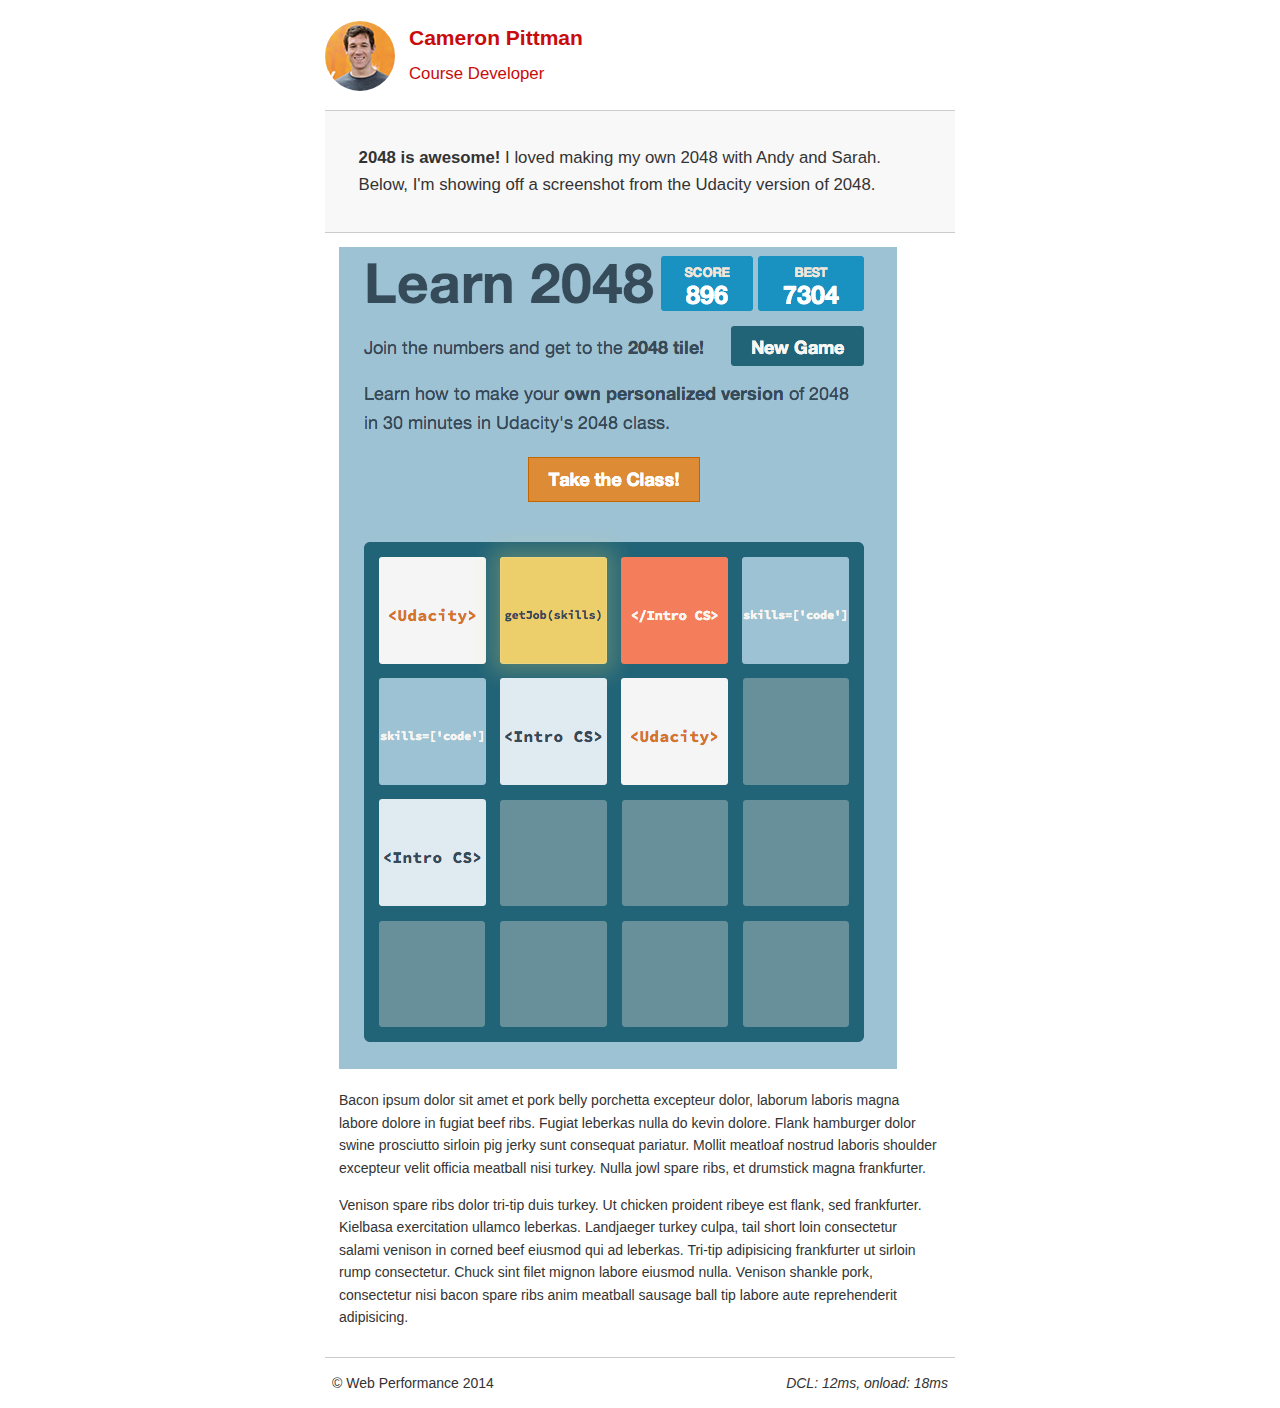
==== project-2048.html @ f0c9d416 "first commit" ====
<!DOCTYPE html>
<html lang="en">
  <head>
    <meta charset="utf-8">
    <meta name="viewport" content="width=device-width, initial-scale=1">
    <meta name="description" content=" FILL ME IN ">
    <meta name="author" content=" FILL ME IN ">
    <title>Cameron Pittman: Portfolio</title>

    <!-- Hmm, what is the impact of web fonts on speed? Measure it... -->
    <!-- <link href="//fonts.googleapis.com/css?family=Open+Sans:400,700" rel="stylesheet"> -->

    <link href="css/style.css" rel="stylesheet">
    <link href="css/print.css" rel="stylesheet">

    <script>
      (function(w,g){w['GoogleAnalyticsObject']=g;
      w[g]=w[g]||function(){(w[g].q=w[g].q||[]).push(arguments)};w[g].l=1*new Date();})(window,'ga');

      // Optional TODO: replace with your Google Analytics profile ID.
      ga('create', 'UA-XXXX-Y');
      ga('send', 'pageview');
    </script>
    <script src="//www.google-analytics.com/analytics.js"></script>
    <script src="js/perfmatters.js"></script>
  </head>

  <body>
    <header>
      <a href="/"><img src="img/profilepic.jpg"></a>
      <p>Cameron Pittman<br><span>Course Developer</span></p>
    </header>

    <div class="container">
      <div class="hero">
        <strong>2048 is awesome!</strong> I loved making my own 2048 with Andy and Sarah. Below, I'm showing off a screenshot from the Udacity version of 2048.
      </div>

      <div class="content">

        <img class="img-responsive" src="img/2048.png">

        <p>Bacon ipsum dolor sit amet et pork belly porchetta excepteur dolor, laborum laboris magna labore dolore in fugiat beef ribs. Fugiat leberkas nulla do kevin dolore. Flank hamburger dolor swine prosciutto sirloin pig jerky sunt consequat pariatur. Mollit meatloaf nostrud laboris shoulder excepteur velit officia meatball nisi turkey. Nulla jowl spare ribs, et drumstick magna frankfurter.</p>

        <p>Venison spare ribs dolor tri-tip duis turkey. Ut chicken proident ribeye est flank, sed frankfurter. Kielbasa exercitation ullamco leberkas. Landjaeger turkey culpa, tail short loin consectetur salami venison in corned beef eiusmod qui ad leberkas. Tri-tip adipisicing frankfurter ut sirloin rump consectetur. Chuck sint filet mignon labore eiusmod nulla. Venison shankle pork, consectetur nisi bacon spare ribs anim meatball sausage ball tip labore aute reprehenderit adipisicing.</p>

    </div>

    <footer>
      <p>&copy; Web Performance 2014 <span id="crp-stats"></span></p>
    </footer>
  </body>
</html>
---- css/style.css ----
html {
  font-size: 100%;
  overflow-y: scroll;
  -webkit-tap-highlight-color: rgba(0,0,0,0);
  -ms-text-size-adjust: 100%;
  -webkit-text-size-adjust: none;
}
body { margin: 0; font-size: 14px; line-height: 1.61; font-weight: 400; }
body, button, input, select, textarea { font-family: 'Open Sans', sans-serif; color: #333; }

a { color: #12C; }
a:visited { color: #61C; }
a:focus { outline: thin dotted; }
a:hover, a:active { color: #c00; outline: 0; }

b, strong { font-weight: bold; }
pre, code { font-family: monospace, monospace; font-size: 1em; }
ul, ol { margin: 1em 0; padding: 0 0 0 20px; }
img { border: 0; max-width: 100%; }

body { background: #fff; }
header, footer, .container { max-width: 45em; margin: 0 auto; }

header { padding: 0 0.5em; color: #C90B0B; }
header img { border-radius: 40px; float: left; }
header p { font-size:1.5em; font-weight: bold; padding-left: 4em;}
header p span { font-size: 0.8em; font-weight: normal;}

.hero { padding: 2em; background-color: #f8f8f8; font-size:1.2em;
  border-bottom: 1px solid #ccc;
  border-top: 1px solid #ccc;
}

.content { padding: 1em 1em; }
.content li { list-style-type: none; font-size: 1.1em;}
li img { float:left; padding-right: 1em; }
li p { font-size: 0.9em; font-style: italic; }

footer {
  padding: 0 0.5em;
  border-top: 1px solid #ccc;
}
footer span { float: right; font-style: italic; }

/* Smartphones (portrait) */
@media only screen and (max-width: 480px) {
  body { font-size: 12px;}
  header p { padding-left: 4.5em;}
}
---- css/print.css ----
@media print {
  * { background: transparent !important; color: black !important; text-shadow: none !important; filter:none !important; -ms-filter: none !important; }
  a, a:visited { color: #444 !important; text-decoration: underline; }
  a[href]:after { content: " (" attr(href) ")"; }
  tr, img { page-break-inside: avoid; }
  img { max-width: 100% !important; }
  @page { margin: 0.5cm; }
  p, h2, h3 { orphans: 3; widows: 3; }
  h2, h3{ page-break-after: avoid; }
}
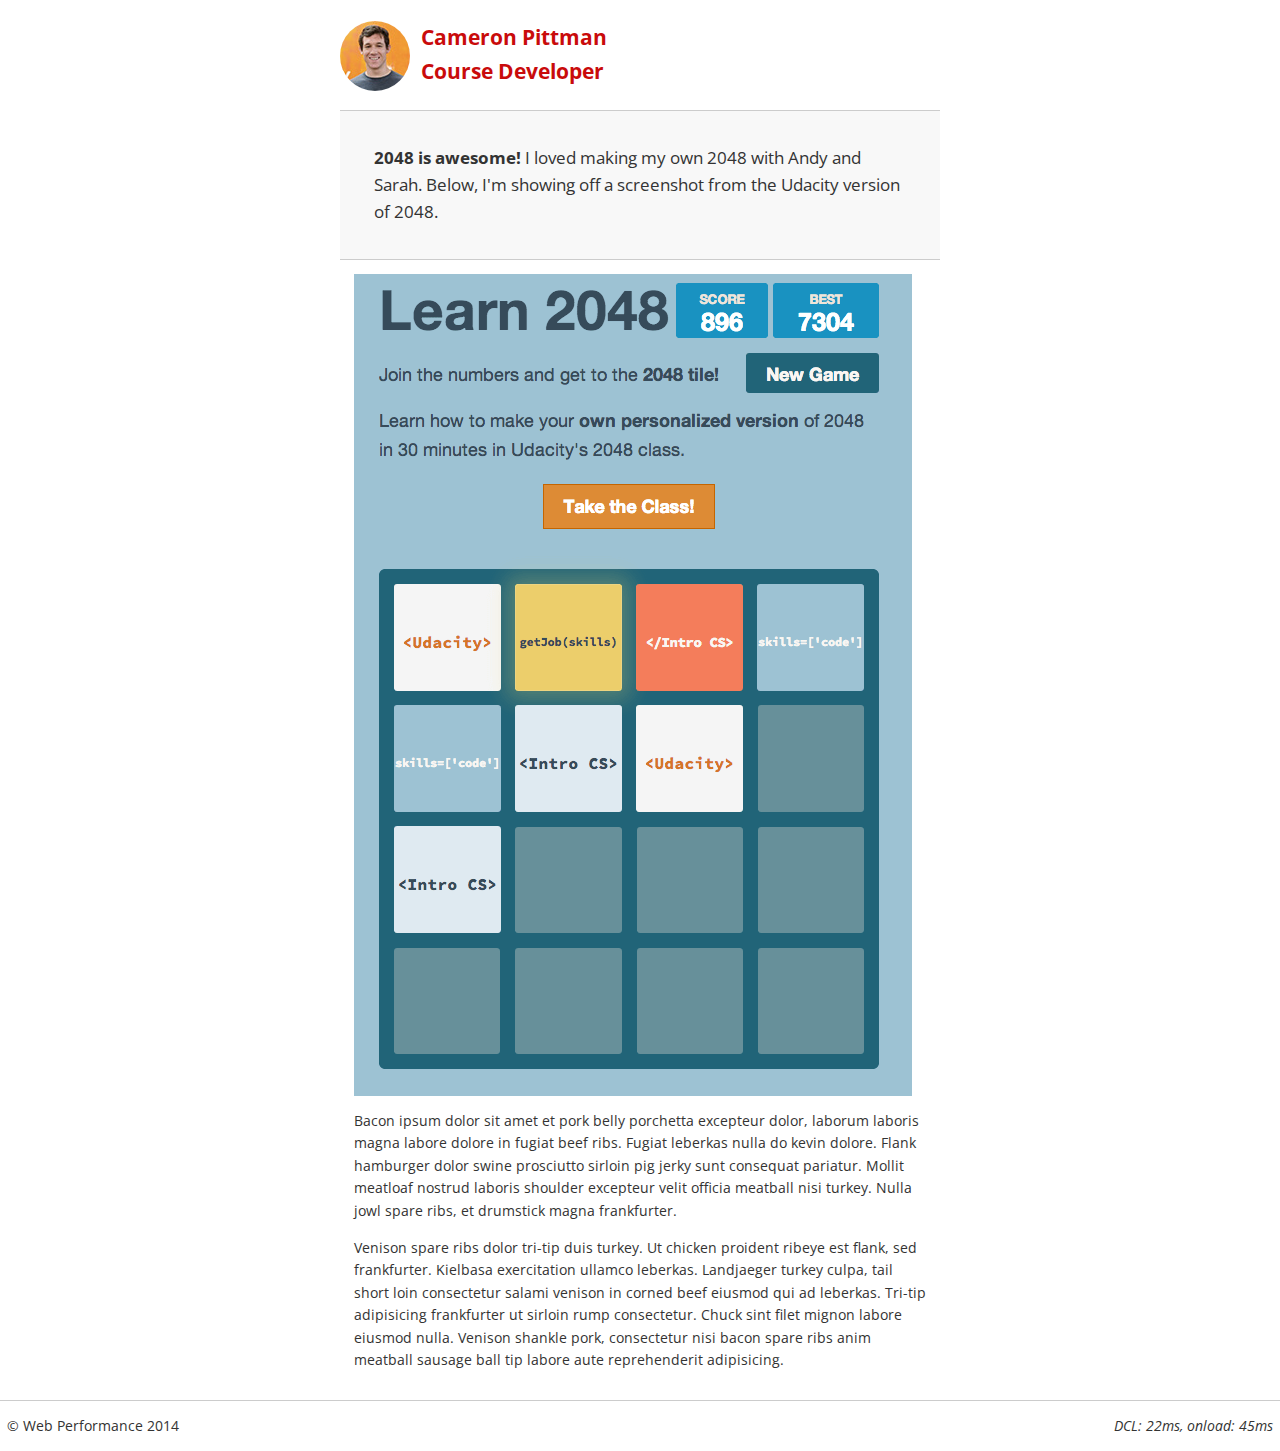
==== commit a0de1f50: "awesome commit!" ====
--- a/project-2048.html
+++ b/project-2048.html
@@ -7,31 +7,22 @@
     <meta name="author" content=" FILL ME IN ">
     <title>Cameron Pittman: Portfolio</title>
 
-    <!-- Hmm, what is the impact of web fonts on speed? Measure it... -->
-    <!-- <link href="//fonts.googleapis.com/css?family=Open+Sans:400,700" rel="stylesheet"> -->
 
     <link href="css/style.css" rel="stylesheet">
-    <link href="css/print.css" rel="stylesheet">
 
-    <script>
-      (function(w,g){w['GoogleAnalyticsObject']=g;
-      w[g]=w[g]||function(){(w[g].q=w[g].q||[]).push(arguments)};w[g].l=1*new Date();})(window,'ga');
+    
 
-      // Optional TODO: replace with your Google Analytics profile ID.
-      ga('create', 'UA-XXXX-Y');
-      ga('send', 'pageview');
-    </script>
-    <script src="//www.google-analytics.com/analytics.js"></script>
     <script src="js/perfmatters.js"></script>
   </head>
 
   <body>
-    <header>
-      <a href="/"><img src="img/profilepic.jpg"></a>
+    <div class="container">
+    <header class="header">
+      <a href="/"><img class="ava" src="img/profilepic.jpg"></a>
       <p>Cameron Pittman<br><span>Course Developer</span></p>
     </header>
 
-    <div class="container">
+  
       <div class="hero">
         <strong>2048 is awesome!</strong> I loved making my own 2048 with Andy and Sarah. Below, I'm showing off a screenshot from the Udacity version of 2048.
       </div>
@@ -45,9 +36,18 @@
         <p>Venison spare ribs dolor tri-tip duis turkey. Ut chicken proident ribeye est flank, sed frankfurter. Kielbasa exercitation ullamco leberkas. Landjaeger turkey culpa, tail short loin consectetur salami venison in corned beef eiusmod qui ad leberkas. Tri-tip adipisicing frankfurter ut sirloin rump consectetur. Chuck sint filet mignon labore eiusmod nulla. Venison shankle pork, consectetur nisi bacon spare ribs anim meatball sausage ball tip labore aute reprehenderit adipisicing.</p>
 
     </div>
-
-    <footer>
+</div>
+    <footer class="footer">
       <p>&copy; Web Performance 2014 <span id="crp-stats"></span></p>
     </footer>
+    <script>
+      (function(w,g){w['GoogleAnalyticsObject']=g;
+      w[g]=w[g]||function(){(w[g].q=w[g].q||[]).push(arguments)};w[g].l=1*new Date();})(window,'ga');
+
+      // Optional TODO: replace with your Google Analytics profile ID.
+      ga('create', 'UA-XXXX-Y');
+      ga('send', 'pageview');
+    </script>
+    <script src="//www.google-analytics.com/analytics.js"></script>
   </body>
 </html>
--- a/css/style.css
+++ b/css/style.css
@@ -1,49 +1,903 @@
-html {
-  font-size: 100%;
-  overflow-y: scroll;
-  -webkit-tap-highlight-color: rgba(0,0,0,0);
-  -ms-text-size-adjust: 100%;
-  -webkit-text-size-adjust: none;
-}
-body { margin: 0; font-size: 14px; line-height: 1.61; font-weight: 400; }
-body, button, input, select, textarea { font-family: 'Open Sans', sans-serif; color: #333; }
+@import 'https://fonts.googleapis.com/css?family=Open+Sans:400,700';
+
+
+body { font-family: 'Open Sans', sans-serif; color: #333; margin: 0; font-size: 14px; line-height: 1.61; font-weight: 400; }
 
 a { color: #12C; }
 a:visited { color: #61C; }
 a:focus { outline: thin dotted; }
 a:hover, a:active { color: #c00; outline: 0; }
 
-b, strong { font-weight: bold; }
 pre, code { font-family: monospace, monospace; font-size: 1em; }
 ul, ol { margin: 1em 0; padding: 0 0 0 20px; }
 img { border: 0; max-width: 100%; }
 
 body { background: #fff; }
-header, footer, .container { max-width: 45em; margin: 0 auto; }
-
-header { padding: 0 0.5em; color: #C90B0B; }
-header img { border-radius: 40px; float: left; }
-header p { font-size:1.5em; font-weight: bold; padding-left: 4em;}
-header p span { font-size: 0.8em; font-weight: normal;}
+ .container { max-width: 45em; margin: 0 auto; }
+
+
+.ava { border-radius: 40px; float: left; margin-right: 0.5em; }
+.header { font-size:1.5em; font-weight: 700;   max-width: 45em;  color: #C90B0B;}
+.h-span { font-size: 0.8em; font-weight: normal;}
 
 .hero { padding: 2em; background-color: #f8f8f8; font-size:1.2em;
   border-bottom: 1px solid #ccc;
   border-top: 1px solid #ccc;
 }
-
-.content { padding: 1em 1em; }
+h2 {
+  text-align: center;
+}
+.content, .myblock { padding: 1em 1em; }
 .content li { list-style-type: none; font-size: 1.1em;}
-li img { float:left; padding-right: 1em; }
-li p { font-size: 0.9em; font-style: italic; }
-
-footer {
+.thumb { float:left; padding-right: 1em; }
+.thumb p { font-size: 0.9em; font-style: italic; }
+.myblock{border-top: 1px solid #cccccc;}
+.footer {
   padding: 0 0.5em;
   border-top: 1px solid #ccc;
 }
-footer span { float: right; font-style: italic; }
-
+#crp-stats { float: right; font-style: italic; }
+#pizza0, #pizza1{
+  width:33.33%;
+  height: 325px;
+}
+.img_wrap{
+  width: 35%;
+}
+.special {
+ width:65%;
+}
 /* Smartphones (portrait) */
 @media only screen and (max-width: 480px) {
   body { font-size: 12px;}
-  header p { padding-left: 4.5em;}
-}
+  .name { padding-left: 4.5em;}
+}
+
+@media print {
+  * { background: transparent !important; color: black !important; text-shadow: none !important; filter:none !important; -ms-filter: none !important; }
+  a, a:visited { color: #444 !important; text-decoration: underline; }
+  a[href]:after { content: " (" attr(href) ")"; }
+  tr, img { page-break-inside: avoid; }
+  img { max-width: 100% !important; }
+  @page { margin: 0.5cm; }
+  p, h2, h3 { orphans: 3; widows: 3; }
+  h2, h3{ page-break-after: avoid; }
+}
+
+
+* {
+  -webkit-box-sizing: border-box;
+  -moz-box-sizing: border-box;
+  -box-sizing: border-box;
+}
+
+.body_pizza {
+  font-family: "Trebuchet MS", Helvetica, sans-serif;
+  background: black;
+}
+
+.body_pizza input {
+  background: grey;
+  font-size: 18px;
+}
+
+.body_pizza form {
+  display: inline-block;
+}
+
+.centered {
+  text-align: center;
+}
+
+#pizzaSize {
+  font-weight: 800;
+}
+
+.mover {
+  position: fixed;
+  width: 256px;
+  z-index: -1;
+}
+
+.randomPizzaContainer {
+  float: left;
+  display: flex;
+}
+
+.randomPizzaContainer:after {
+  content: "";
+  display: table;
+  clear:both;
+}
+
+ .body_pizza .container {
+  background-color: rgba(240, 60, 60, 0.8);
+}
+
+/*!
+ * Bootstrap v3.2.0 (http://getbootstrap.com)
+ * Copyright 2011-2014 Twitter, Inc.
+ * Licensed under MIT (https://github.com/twbs/bootstrap/blob/master/LICENSE)
+ */
+
+/*!
+ * Generated using the Bootstrap Customizer (http://getbootstrap.com/customize/?id=6b5a4e476fec98c1638f)
+ * Config saved to config.json and https://gist.github.com/6b5a4e476fec98c1638f
+ */
+/*! normalize.css v3.0.1 | MIT License | git.io/normalize */
+
+
+img {
+  vertical-align: middle;
+}
+.img-responsive {
+  display: block;
+  width: 100% \9;
+  max-width: 100%;
+  height: auto;
+}
+.img-rounded {
+  border-radius: 6px;
+}
+.img-thumbnail {
+  padding: 4px;
+  line-height: 1.42857143;
+  background-color: #ffffff;
+  border: 1px solid #dddddd;
+  border-radius: 4px;
+  -webkit-transition: all 0.2s ease-in-out;
+  -o-transition: all 0.2s ease-in-out;
+  transition: all 0.2s ease-in-out;
+  display: inline-block;
+  width: 100% \9;
+  max-width: 100%;
+  height: auto;
+}
+.img-circle {
+  border-radius: 50%;
+}
+hr {
+  margin-top: 20px;
+  margin-bottom: 20px;
+  border: 0;
+  border-top: 1px solid #eeeeee;
+}
+.sr-only {
+  position: absolute;
+  width: 1px;
+  height: 1px;
+  margin: -1px;
+  padding: 0;
+  overflow: hidden;
+  clip: rect(0, 0, 0, 0);
+  border: 0;
+}
+.sr-only-focusable:active,
+.sr-only-focusable:focus {
+  position: static;
+  width: auto;
+  height: auto;
+  margin: 0;
+  overflow: visible;
+  clip: auto;
+}
+.container {
+  margin-right: auto;
+  margin-left: auto;
+  padding-left: 15px;
+  padding-right: 15px;
+}
+@media (min-width: 768px) {
+  .container {
+    width: 750px;
+  }
+}
+@media (min-width: 992px) {
+  .container {
+    width: 970px;
+  }
+}
+@media (min-width: 1200px) {
+  .container {
+    width: 1170px;
+  }
+}
+.container-fluid {
+  margin-right: auto;
+  margin-left: auto;
+  padding-left: 15px;
+  padding-right: 15px;
+}
+.row {
+  margin-left: -15px;
+  margin-right: -15px;
+}
+.col-xs-1, .col-sm-1, .col-md-1, .col-lg-1, .col-xs-2, .col-sm-2, .col-md-2, .col-lg-2, .col-xs-3, .col-sm-3, .col-md-3, .col-lg-3, .col-xs-4, .col-sm-4, .col-md-4, .col-lg-4, .col-xs-5, .col-sm-5, .col-md-5, .col-lg-5, .col-xs-6, .col-sm-6, .col-md-6, .col-lg-6, .col-xs-7, .col-sm-7, .col-md-7, .col-lg-7, .col-xs-8, .col-sm-8, .col-md-8, .col-lg-8, .col-xs-9, .col-sm-9, .col-md-9, .col-lg-9, .col-xs-10, .col-sm-10, .col-md-10, .col-lg-10, .col-xs-11, .col-sm-11, .col-md-11, .col-lg-11, .col-xs-12, .col-sm-12, .col-md-12, .col-lg-12 {
+  position: relative;
+  min-height: 1px;
+  padding-left: 15px;
+  padding-right: 15px;
+}
+.col-xs-1, .col-xs-2, .col-xs-3, .col-xs-4, .col-xs-5, .col-xs-6, .col-xs-7, .col-xs-8, .col-xs-9, .col-xs-10, .col-xs-11, .col-xs-12 {
+  float: left;
+}
+.col-xs-12 {
+  width: 100%;
+}
+.col-xs-11 {
+  width: 91.66666667%;
+}
+.col-xs-10 {
+  width: 83.33333333%;
+}
+.col-xs-9 {
+  width: 75%;
+}
+.col-xs-8 {
+  width: 66.66666667%;
+}
+.col-xs-7 {
+  width: 58.33333333%;
+}
+.col-xs-6 {
+  width: 50%;
+}
+.col-xs-5 {
+  width: 41.66666667%;
+}
+.col-xs-4 {
+  width: 33.33333333%;
+}
+.col-xs-3 {
+  width: 25%;
+}
+.col-xs-2 {
+  width: 16.66666667%;
+}
+.col-xs-1 {
+  width: 8.33333333%;
+}
+.col-xs-pull-12 {
+  right: 100%;
+}
+.col-xs-pull-11 {
+  right: 91.66666667%;
+}
+.col-xs-pull-10 {
+  right: 83.33333333%;
+}
+.col-xs-pull-9 {
+  right: 75%;
+}
+.col-xs-pull-8 {
+  right: 66.66666667%;
+}
+.col-xs-pull-7 {
+  right: 58.33333333%;
+}
+.col-xs-pull-6 {
+  right: 50%;
+}
+.col-xs-pull-5 {
+  right: 41.66666667%;
+}
+.col-xs-pull-4 {
+  right: 33.33333333%;
+}
+.col-xs-pull-3 {
+  right: 25%;
+}
+.col-xs-pull-2 {
+  right: 16.66666667%;
+}
+.col-xs-pull-1 {
+  right: 8.33333333%;
+}
+.col-xs-pull-0 {
+  right: auto;
+}
+.col-xs-push-12 {
+  left: 100%;
+}
+.col-xs-push-11 {
+  left: 91.66666667%;
+}
+.col-xs-push-10 {
+  left: 83.33333333%;
+}
+.col-xs-push-9 {
+  left: 75%;
+}
+.col-xs-push-8 {
+  left: 66.66666667%;
+}
+.col-xs-push-7 {
+  left: 58.33333333%;
+}
+.col-xs-push-6 {
+  left: 50%;
+}
+.col-xs-push-5 {
+  left: 41.66666667%;
+}
+.col-xs-push-4 {
+  left: 33.33333333%;
+}
+.col-xs-push-3 {
+  left: 25%;
+}
+.col-xs-push-2 {
+  left: 16.66666667%;
+}
+.col-xs-push-1 {
+  left: 8.33333333%;
+}
+.col-xs-push-0 {
+  left: auto;
+}
+.col-xs-offset-12 {
+  margin-left: 100%;
+}
+.col-xs-offset-11 {
+  margin-left: 91.66666667%;
+}
+.col-xs-offset-10 {
+  margin-left: 83.33333333%;
+}
+.col-xs-offset-9 {
+  margin-left: 75%;
+}
+.col-xs-offset-8 {
+  margin-left: 66.66666667%;
+}
+.col-xs-offset-7 {
+  margin-left: 58.33333333%;
+}
+.col-xs-offset-6 {
+  margin-left: 50%;
+}
+.col-xs-offset-5 {
+  margin-left: 41.66666667%;
+}
+.col-xs-offset-4 {
+  margin-left: 33.33333333%;
+}
+.col-xs-offset-3 {
+  margin-left: 25%;
+}
+.col-xs-offset-2 {
+  margin-left: 16.66666667%;
+}
+.col-xs-offset-1 {
+  margin-left: 8.33333333%;
+}
+.col-xs-offset-0 {
+  margin-left: 0%;
+}
+@media (min-width: 768px) {
+  .col-sm-1, .col-sm-2, .col-sm-3, .col-sm-4, .col-sm-5, .col-sm-6, .col-sm-7, .col-sm-8, .col-sm-9, .col-sm-10, .col-sm-11, .col-sm-12 {
+    float: left;
+  }
+  .col-sm-12 {
+    width: 100%;
+  }
+  .col-sm-11 {
+    width: 91.66666667%;
+  }
+  .col-sm-10 {
+    width: 83.33333333%;
+  }
+  .col-sm-9 {
+    width: 75%;
+  }
+  .col-sm-8 {
+    width: 66.66666667%;
+  }
+  .col-sm-7 {
+    width: 58.33333333%;
+  }
+  .col-sm-6 {
+    width: 50%;
+  }
+  .col-sm-5 {
+    width: 41.66666667%;
+  }
+  .col-sm-4 {
+    width: 33.33333333%;
+  }
+  .col-sm-3 {
+    width: 25%;
+  }
+  .col-sm-2 {
+    width: 16.66666667%;
+  }
+  .col-sm-1 {
+    width: 8.33333333%;
+  }
+  .col-sm-pull-12 {
+    right: 100%;
+  }
+  .col-sm-pull-11 {
+    right: 91.66666667%;
+  }
+  .col-sm-pull-10 {
+    right: 83.33333333%;
+  }
+  .col-sm-pull-9 {
+    right: 75%;
+  }
+  .col-sm-pull-8 {
+    right: 66.66666667%;
+  }
+  .col-sm-pull-7 {
+    right: 58.33333333%;
+  }
+  .col-sm-pull-6 {
+    right: 50%;
+  }
+  .col-sm-pull-5 {
+    right: 41.66666667%;
+  }
+  .col-sm-pull-4 {
+    right: 33.33333333%;
+  }
+  .col-sm-pull-3 {
+    right: 25%;
+  }
+  .col-sm-pull-2 {
+    right: 16.66666667%;
+  }
+  .col-sm-pull-1 {
+    right: 8.33333333%;
+  }
+  .col-sm-pull-0 {
+    right: auto;
+  }
+  .col-sm-push-12 {
+    left: 100%;
+  }
+  .col-sm-push-11 {
+    left: 91.66666667%;
+  }
+  .col-sm-push-10 {
+    left: 83.33333333%;
+  }
+  .col-sm-push-9 {
+    left: 75%;
+  }
+  .col-sm-push-8 {
+    left: 66.66666667%;
+  }
+  .col-sm-push-7 {
+    left: 58.33333333%;
+  }
+  .col-sm-push-6 {
+    left: 50%;
+  }
+  .col-sm-push-5 {
+    left: 41.66666667%;
+  }
+  .col-sm-push-4 {
+    left: 33.33333333%;
+  }
+  .col-sm-push-3 {
+    left: 25%;
+  }
+  .col-sm-push-2 {
+    left: 16.66666667%;
+  }
+  .col-sm-push-1 {
+    left: 8.33333333%;
+  }
+  .col-sm-push-0 {
+    left: auto;
+  }
+  .col-sm-offset-12 {
+    margin-left: 100%;
+  }
+  .col-sm-offset-11 {
+    margin-left: 91.66666667%;
+  }
+  .col-sm-offset-10 {
+    margin-left: 83.33333333%;
+  }
+  .col-sm-offset-9 {
+    margin-left: 75%;
+  }
+  .col-sm-offset-8 {
+    margin-left: 66.66666667%;
+  }
+  .col-sm-offset-7 {
+    margin-left: 58.33333333%;
+  }
+  .col-sm-offset-6 {
+    margin-left: 50%;
+  }
+  .col-sm-offset-5 {
+    margin-left: 41.66666667%;
+  }
+  .col-sm-offset-4 {
+    margin-left: 33.33333333%;
+  }
+  .col-sm-offset-3 {
+    margin-left: 25%;
+  }
+  .col-sm-offset-2 {
+    margin-left: 16.66666667%;
+  }
+  .col-sm-offset-1 {
+    margin-left: 8.33333333%;
+  }
+  .col-sm-offset-0 {
+    margin-left: 0%;
+  }
+}
+@media (min-width: 992px) {
+  .col-md-1, .col-md-2, .col-md-3, .col-md-4, .col-md-5, .col-md-6, .col-md-7, .col-md-8, .col-md-9, .col-md-10, .col-md-11, .col-md-12 {
+    float: left;
+  }
+  .col-md-12 {
+    width: 100%;
+  }
+  .col-md-11 {
+    width: 91.66666667%;
+  }
+  .col-md-10 {
+    width: 83.33333333%;
+  }
+  .col-md-9 {
+    width: 75%;
+  }
+  .col-md-8 {
+    width: 66.66666667%;
+  }
+  .col-md-7 {
+    width: 58.33333333%;
+  }
+  .col-md-6 {
+    width: 50%;
+  }
+  .col-md-5 {
+    width: 41.66666667%;
+  }
+  .col-md-4 {
+    width: 33.33333333%;
+  }
+  .col-md-3 {
+    width: 25%;
+  }
+  .col-md-2 {
+    width: 16.66666667%;
+  }
+  .col-md-1 {
+    width: 8.33333333%;
+  }
+  .col-md-pull-12 {
+    right: 100%;
+  }
+  .col-md-pull-11 {
+    right: 91.66666667%;
+  }
+  .col-md-pull-10 {
+    right: 83.33333333%;
+  }
+  .col-md-pull-9 {
+    right: 75%;
+  }
+  .col-md-pull-8 {
+    right: 66.66666667%;
+  }
+  .col-md-pull-7 {
+    right: 58.33333333%;
+  }
+  .col-md-pull-6 {
+    right: 50%;
+  }
+  .col-md-pull-5 {
+    right: 41.66666667%;
+  }
+  .col-md-pull-4 {
+    right: 33.33333333%;
+  }
+  .col-md-pull-3 {
+    right: 25%;
+  }
+  .col-md-pull-2 {
+    right: 16.66666667%;
+  }
+  .col-md-pull-1 {
+    right: 8.33333333%;
+  }
+  .col-md-pull-0 {
+    right: auto;
+  }
+  .col-md-push-12 {
+    left: 100%;
+  }
+  .col-md-push-11 {
+    left: 91.66666667%;
+  }
+  .col-md-push-10 {
+    left: 83.33333333%;
+  }
+  .col-md-push-9 {
+    left: 75%;
+  }
+  .col-md-push-8 {
+    left: 66.66666667%;
+  }
+  .col-md-push-7 {
+    left: 58.33333333%;
+  }
+  .col-md-push-6 {
+    left: 50%;
+  }
+  .col-md-push-5 {
+    left: 41.66666667%;
+  }
+  .col-md-push-4 {
+    left: 33.33333333%;
+  }
+  .col-md-push-3 {
+    left: 25%;
+  }
+  .col-md-push-2 {
+    left: 16.66666667%;
+  }
+  .col-md-push-1 {
+    left: 8.33333333%;
+  }
+  .col-md-push-0 {
+    left: auto;
+  }
+  .col-md-offset-12 {
+    margin-left: 100%;
+  }
+  .col-md-offset-11 {
+    margin-left: 91.66666667%;
+  }
+  .col-md-offset-10 {
+    margin-left: 83.33333333%;
+  }
+  .col-md-offset-9 {
+    margin-left: 75%;
+  }
+  .col-md-offset-8 {
+    margin-left: 66.66666667%;
+  }
+  .col-md-offset-7 {
+    margin-left: 58.33333333%;
+  }
+  .col-md-offset-6 {
+    margin-left: 50%;
+  }
+  .col-md-offset-5 {
+    margin-left: 41.66666667%;
+  }
+  .col-md-offset-4 {
+    margin-left: 33.33333333%;
+  }
+  .col-md-offset-3 {
+    margin-left: 25%;
+  }
+  .col-md-offset-2 {
+    margin-left: 16.66666667%;
+  }
+  .col-md-offset-1 {
+    margin-left: 8.33333333%;
+  }
+  .col-md-offset-0 {
+    margin-left: 0%;
+  }
+}
+@media (min-width: 1200px) {
+  .col-lg-1, .col-lg-2, .col-lg-3, .col-lg-4, .col-lg-5, .col-lg-6, .col-lg-7, .col-lg-8, .col-lg-9, .col-lg-10, .col-lg-11, .col-lg-12 {
+    float: left;
+  }
+  .col-lg-12 {
+    width: 100%;
+  }
+  .col-lg-11 {
+    width: 91.66666667%;
+  }
+  .col-lg-10 {
+    width: 83.33333333%;
+  }
+  .col-lg-9 {
+    width: 75%;
+  }
+  .col-lg-8 {
+    width: 66.66666667%;
+  }
+  .col-lg-7 {
+    width: 58.33333333%;
+  }
+  .col-lg-6 {
+    width: 50%;
+  }
+  .col-lg-5 {
+    width: 41.66666667%;
+  }
+  .col-lg-4 {
+    width: 33.33333333%;
+  }
+  .col-lg-3 {
+    width: 25%;
+  }
+  .col-lg-2 {
+    width: 16.66666667%;
+  }
+  .col-lg-1 {
+    width: 8.33333333%;
+  }
+  .col-lg-pull-12 {
+    right: 100%;
+  }
+  .col-lg-pull-11 {
+    right: 91.66666667%;
+  }
+  .col-lg-pull-10 {
+    right: 83.33333333%;
+  }
+  .col-lg-pull-9 {
+    right: 75%;
+  }
+  .col-lg-pull-8 {
+    right: 66.66666667%;
+  }
+  .col-lg-pull-7 {
+    right: 58.33333333%;
+  }
+  .col-lg-pull-6 {
+    right: 50%;
+  }
+  .col-lg-pull-5 {
+    right: 41.66666667%;
+  }
+  .col-lg-pull-4 {
+    right: 33.33333333%;
+  }
+  .col-lg-pull-3 {
+    right: 25%;
+  }
+  .col-lg-pull-2 {
+    right: 16.66666667%;
+  }
+  .col-lg-pull-1 {
+    right: 8.33333333%;
+  }
+  .col-lg-pull-0 {
+    right: auto;
+  }
+  .col-lg-push-12 {
+    left: 100%;
+  }
+  .col-lg-push-11 {
+    left: 91.66666667%;
+  }
+  .col-lg-push-10 {
+    left: 83.33333333%;
+  }
+  .col-lg-push-9 {
+    left: 75%;
+  }
+  .col-lg-push-8 {
+    left: 66.66666667%;
+  }
+  .col-lg-push-7 {
+    left: 58.33333333%;
+  }
+  .col-lg-push-6 {
+    left: 50%;
+  }
+  .col-lg-push-5 {
+    left: 41.66666667%;
+  }
+  .col-lg-push-4 {
+    left: 33.33333333%;
+  }
+  .col-lg-push-3 {
+    left: 25%;
+  }
+  .col-lg-push-2 {
+    left: 16.66666667%;
+  }
+  .col-lg-push-1 {
+    left: 8.33333333%;
+  }
+  .col-lg-push-0 {
+    left: auto;
+  }
+  .col-lg-offset-12 {
+    margin-left: 100%;
+  }
+  .col-lg-offset-11 {
+    margin-left: 91.66666667%;
+  }
+  .col-lg-offset-10 {
+    margin-left: 83.33333333%;
+  }
+  .col-lg-offset-9 {
+    margin-left: 75%;
+  }
+  .col-lg-offset-8 {
+    margin-left: 66.66666667%;
+  }
+  .col-lg-offset-7 {
+    margin-left: 58.33333333%;
+  }
+  .col-lg-offset-6 {
+    margin-left: 50%;
+  }
+  .col-lg-offset-5 {
+    margin-left: 41.66666667%;
+  }
+  .col-lg-offset-4 {
+    margin-left: 33.33333333%;
+  }
+  .col-lg-offset-3 {
+    margin-left: 25%;
+  }
+  .col-lg-offset-2 {
+    margin-left: 16.66666667%;
+  }
+  .col-lg-offset-1 {
+    margin-left: 8.33333333%;
+  }
+  .col-lg-offset-0 {
+    margin-left: 0%;
+  }
+}
+.clearfix:before,
+.clearfix:after,
+.container:before,
+.container:after,
+.container-fluid:before,
+.container-fluid:after,
+.row:before,
+.row:after {
+  content: " ";
+  display: table;
+}
+.clearfix:after,
+.container:after,
+.container-fluid:after,
+.row:after {
+  clear: both;
+}
+.center-block {
+  display: block;
+  margin-left: auto;
+  margin-right: auto;
+}
+.pull-right {
+  float: right !important;
+}
+.pull-left {
+  float: left !important;
+}
+.hide {
+  display: none !important;
+}
+.show {
+  display: block !important;
+}
+.invisible {
+  visibility: hidden;
+}
+.text-hide {
+  font: 0/0 a;
+  color: transparent;
+  text-shadow: none;
+  background-color: transparent;
+  border: 0;
+}
+.hidden {
+  display: none !important;
+  visibility: hidden !important;
+}
+.affix {
+  position: fixed;
+  -webkit-transform: translate3d(0, 0, 0);
+  transform: translate3d(0, 0, 0);
+}
